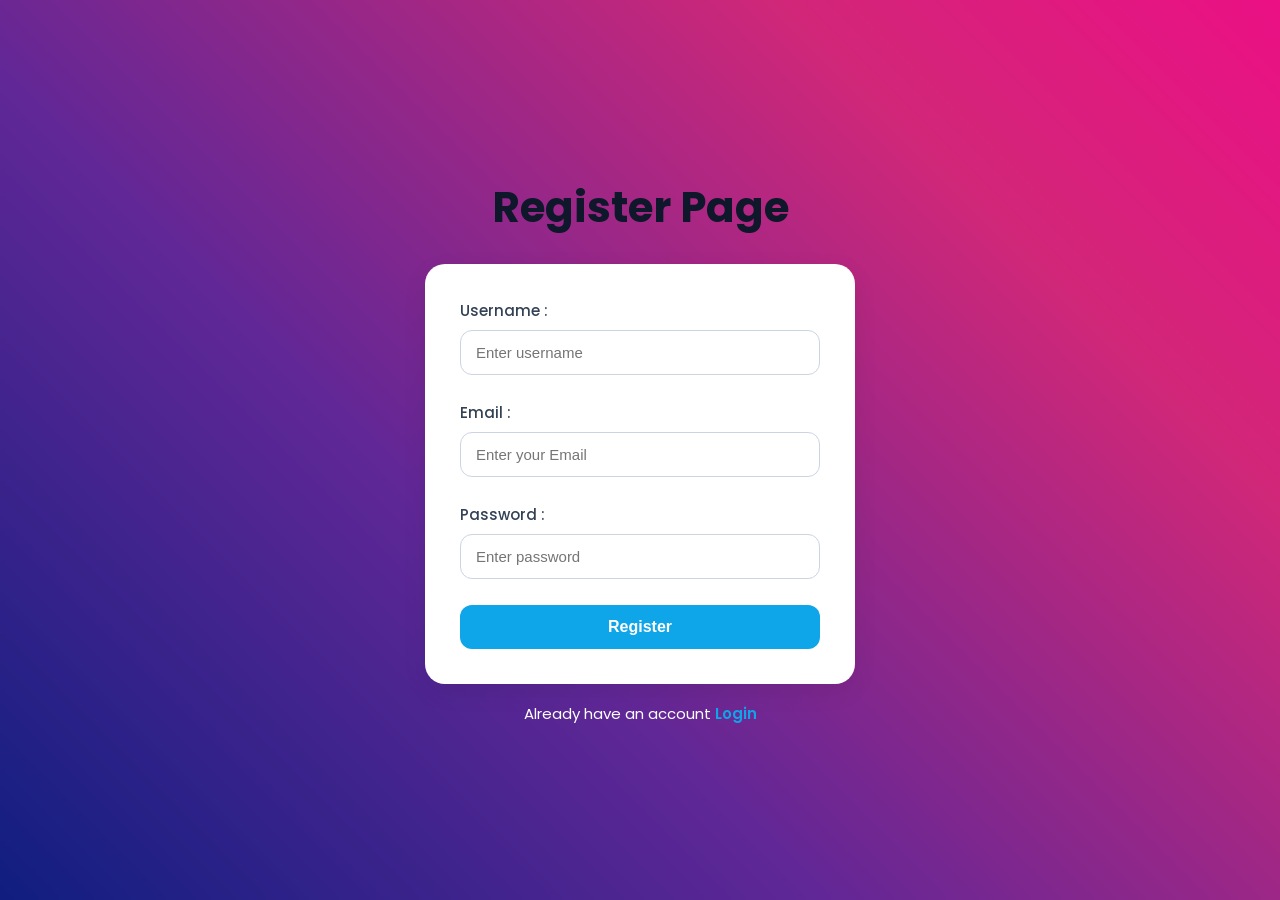
==== register.html @ 93ce7f3b "E commerce application first code" ====
<!DOCTYPE html>
<html lang="en">
<head>
    <meta charset="UTF-8">
    <meta name="viewport" content="width=device-width, initial-scale=1.0">
    <title>Register Page</title>
    <link rel="stylesheet" href="register.css">
</head>
<body>
    <h1>Register Page</h1>
    <form action="">
        <div>
        <label for="">Username :</label>
        <input type="text" id="username" placeholder="Enter username">
        <p id="erroru"></p>
        </div>
        <div>

            <label for="">Email :</label> 
            <input type="text" id="email" placeholder="Enter your Email">
            <p id="erroremail"></p>
        </div>
      <div>
        <label for="">Password :</label>
        <input type="text" id="password" placeholder="Enter password"> 
        <p id="errorp"></p>  
        </div> 
        <p id="msg"></p>
        <button type="submit" id="btn">Register</button>

    </form>
    <p>Already have an account <a href="login.html">Login</a></p>

    <script src="register.js"></script>
</body>
</html>
---- register.css ----
@import url('https://fonts.googleapis.com/css2?family=Poppins:wght@300;400;500;600&display=swap');

*{
    margin: 0;
    padding: 0;
    box-sizing: border-box;
}

body{
    font-family: 'Poppins', sans-serif;

        background: url('./images/backgroundimage.png') no-repeat;
        background-size: cover;
        

    min-height: 100vh;

    display: flex;
    flex-direction: column;
    justify-content: center;
    align-items: center;

    padding: 20px;
}

/* Heading */

h1{
    font-size: 42px;
    color: #0f172a;
    margin-bottom: 25px;
}

/* Form */

form{
    width: 100%;
    max-width: 430px;

    background: white;
    

    padding: 35px;

    border-radius: 20px;

    box-shadow: 0 8px 25px rgba(0,0,0,0.08);
}

/* Input Group */

form div{
    display: flex;
    flex-direction: column;
    margin-bottom: 20px;
}

/* Labels */

label{
    margin-bottom: 8px;
    font-size: 15px;
    font-weight: 500;
    color: #334155;
}

/* Inputs */

input{
    padding: 13px 15px;

    border: 1px solid #cbd5e1;

    border-radius: 12px;

    outline: none;

    font-size: 15px;

    transition: 0.3s;
}

input:focus{
    border-color: #38bdf8;

    box-shadow: 0 0 10px rgba(56,189,248,0.3);
}

/* Errors */

#erroru,
#erroremail,
#errorp{
    color: red;
    font-size: 13px;
    margin-top: 6px;
}

/* Message */

#msg{
    text-align: center;
    margin-bottom: 15px;
    font-weight: 500;
}

/* Button */

#btn{
    width: 100%;

    padding: 13px;

    border: none;

    border-radius: 12px;

    background: #0ea5e9;

    color: white;

    font-size: 16px;
    font-weight: 600;

    cursor: pointer;

    transition: 0.3s;
}

#btn:hover{
    background: #0284c7;

    transform: translateY(-2px);
}

/* Bottom Text */

body > p{
    margin-top: 18px;
    font-size: 15px;
    /* color: #475569;
     */
     color:white
}

/* Link */

body > p a{
    text-decoration: none;
    color: #0ea5e9;
    font-weight: 600;
}

body > p a:hover{
    text-decoration: underline;
}

/* Responsive */

@media(max-width:500px){

    h1{
        font-size: 32px;
    }

    form{
        padding: 25px;
    }
}
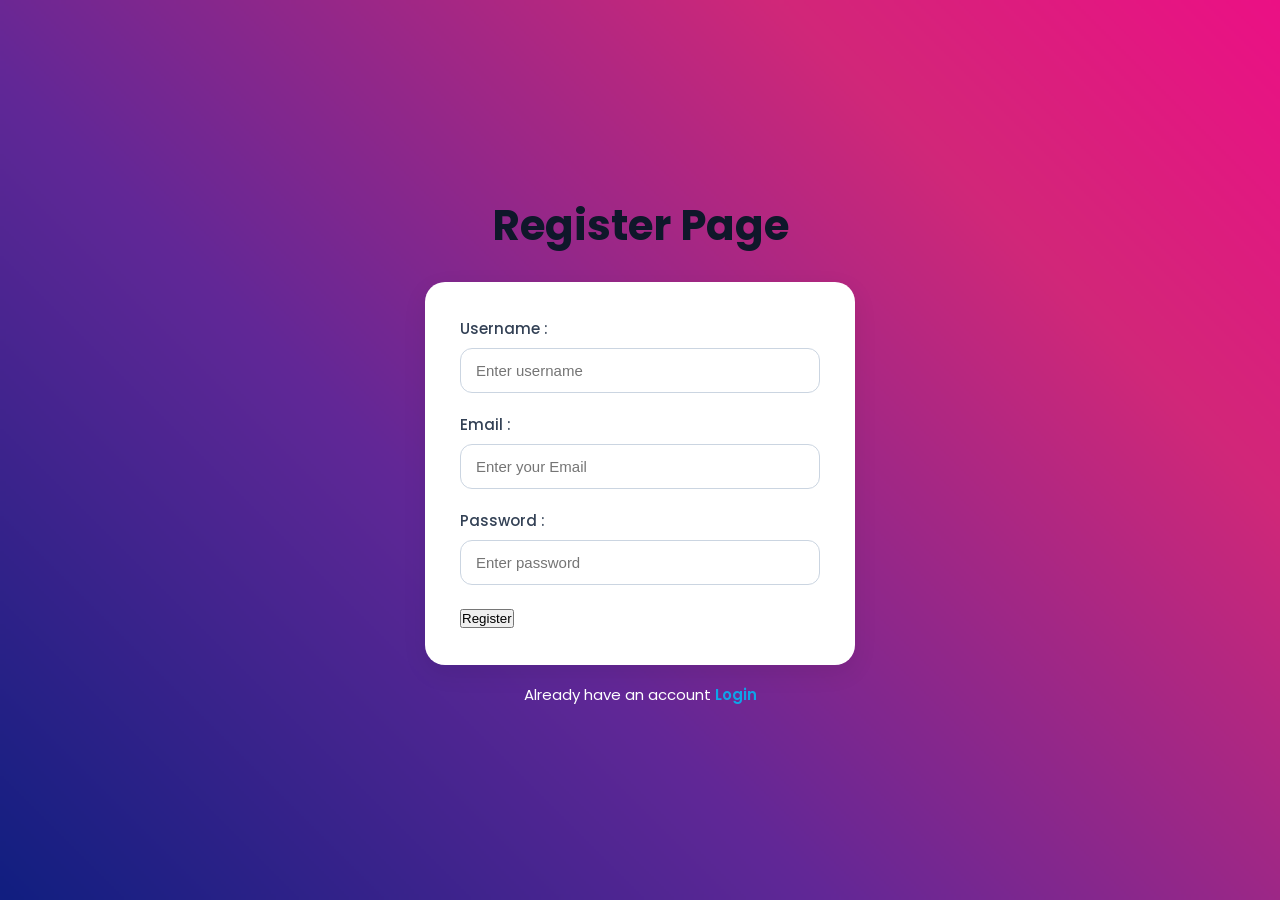
==== commit efc52881: "Update register.html" ====
--- a/register.html
+++ b/register.html
@@ -12,25 +12,22 @@
         <div>
         <label for="">Username :</label>
         <input type="text" id="username" placeholder="Enter username">
-        <p id="erroru"></p>
         </div>
         <div>
 
             <label for="">Email :</label> 
             <input type="text" id="email" placeholder="Enter your Email">
-            <p id="erroremail"></p>
         </div>
       <div>
         <label for="">Password :</label>
         <input type="text" id="password" placeholder="Enter password"> 
-        <p id="errorp"></p>  
         </div> 
         <p id="msg"></p>
-        <button type="submit" id="btn">Register</button>
+        <button type="submit" id="signup">Register</button>
 
     </form>
     <p>Already have an account <a href="login.html">Login</a></p>
 
     <script src="register.js"></script>
 </body>
-</html>+</html>
